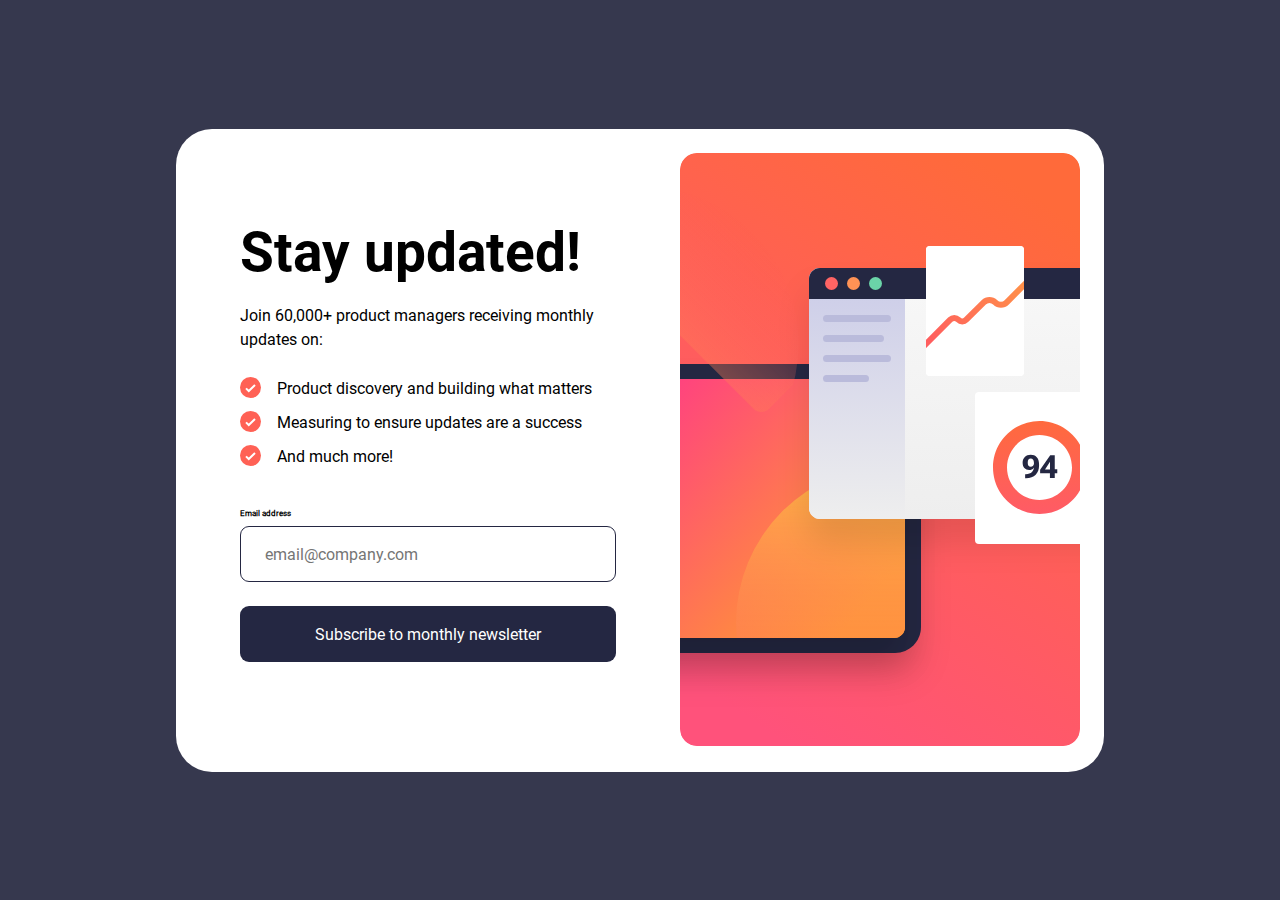
==== index.html @ bc81f3f6 "first commit" ====
<!DOCTYPE html>
<html lang="en">

<head>
  <meta charset="UTF-8">
  <meta name="viewport" content="width=device-width, initial-scale=1.0">
  <!-- displays site properly based on user's device -->
  <link rel="icon" type="image/png" sizes="32x32" href="./assets/images/favicon-32x32.png">
  <title>Frontend Mentor | Newsletter sign-up form with success message</title>
  <link rel="stylesheet" href="./src/css/reset.css">
  <link rel="stylesheet" href="./src/css/variables.css">
  <link rel="stylesheet" href="./src/css/globais.css">
  <link rel="stylesheet" href="./src/css/styles.css">
</head>

<body>
  <div class="container">
    <div class="left">
      <h1>Stay updated!</h1>
      <p>Join 60,000+ product managers receiving monthly updates on:</p>

      <ul>
        <li> Product discovery and building what matters</li>
        <li> Measuring to ensure updates are a success</li>
        <li> And much more!</li>
      </ul>

      <form action="/action/action.html" class="form" method="get">
        <div class="control">
          <small>Email address</small>
          <small class="valid">Valid email required</small>
        </div>
        <input class="text-email" type="email" id="email" name="email" placeholder="email@company.com" />
        <input class="btn" type="submit"  value="Subscribe to monthly newsletter"/>
      </form>
    </div>

    <picture>
      <source srcset="./src/assets/images/illustration-sign-up-mobile.svg" media="(max-width:768px)"
        alt="Imagem padrão">
      <img src="./src/assets/images/illustration-sign-up-desktop.svg" alt="Imagem padrão">
    </picture>
  </div>


  <script src="src/js/valid.js"></script>
</body>

</html>
---- src/css/variables.css ----
:root {
    --bg-dark: hsl(234, 29%, 20%);
    --bg-grey: hsl(235, 18%, 26%);
    --grey: hsl(231, 7%, 60%);
    --white: hsl(0, 0%, 100%);
    --primary: #ff6257;
    --primary-opacity: hsla(4, 100%, 67%, 0.2);
}

:root{
    --font-bold: "Roboto Bold";
    --font-regular: "Roboto Regular";
}
---- src/css/globais.css ----
@font-face {
    font-family: 'Roboto Bold';
    src: url('../assets/fonts/Roboto-Bold.ttf');
}
@font-face {
    font-family: 'Roboto Regular';
    src: url('../assets/fonts/Roboto-Regular.ttf');
}

.btn {
    background-color: var(--bg-dark);
    border-radius: 9px;
    width: 100%;
    text-align: center;
    color: var(--white);
    font-family: var(--font-bold);
    font-size: 1.6rem;
    cursor: pointer;
    border: none;
}

.btn:hover {
    background: rgb(255, 83, 120);
    background: linear-gradient(158deg, rgba(255, 83, 120, 1) 0%, rgba(254, 105, 62, 1) 80%);
    box-shadow: 0 2px 15px var(--primary);
}
---- src/css/styles.css ----
html {
    font-size: 62.5%;
}

body {
    display: flex;
    align-items: center;
    justify-content: center;
    min-height: 100vh;
    background-color: var(--bg-grey);
    padding: 5%;
}

.container {
    background-color: #fff;
    width: 928px;
    border-radius: 3.6rem;
    display: flex;
}

.container .left {
    padding: 64px;
}

.container .left h1 {
    font-size: 5.5rem;
    font-weight: 700;
    margin: 27px 0 20px;
    font-family: var(--font-bold);
}

.container .left p {
    margin: 20px 0;
    line-height: 2.4rem;
}

.container .left ul {
    margin-bottom: 35px;
}

.container .left ul li {
    line-height: 3.42rem;
    position: relative;
    padding-left: 37px;
}

.container .left ul li::before {
    content: '';
    background: url(../assets/images/icon-list.svg) no-repeat;
    display: inline-block;
    width: 100%;
    height: 100%;
    position: absolute;
    left: 0;
    top: 5px;
}

.container .left .form {
    width: auto;
}

.container .left .form .control {
    display: flex;
    justify-content: space-between;
    margin-bottom: 8px;
}

.container .left .form .control small {
    font-weight: 700;
    font-size: .8rem;
    font-family: var(--font-regular);
}

.container .left .form .control .valid {
    visibility: hidden;
}

.container .left .form .text-email {
    border: 1px solid var(--bg-dark);
    width: 100%;
    padding: 17.5px 24px;
    border-radius: 9px;
    margin-bottom: 24px;
    cursor: pointer;
}

.container .left .form.erro .control .valid {
    color: var(--primary);
    visibility: visible;
}

.container .left .form.erro .text-email{
    border: 1px solid var(--primary);
    color: var(--primary);
    background: var(--primary-opacity);
}

/* .container .left input { */
/* } */

.container .left .form input {
    cursor: pointer;
    padding: 18.5px 0px;
}

.container .left p,
.container .left ul li,
.container .left .form input {
    font-size: 1.6rem;
    font-weight: 400;
    font-family: var(--font-regular);
}

/* IMG */
picture {
    padding: 24px;
    padding-left: 0;
}

img {
    width: 400px;
    border-radius: 17px;
}

@media (max-width:768px) {
    .container {
        flex-direction: column;
    }

    picture {
        order: 0;
        padding: 0;
    }

    img {
        border-radius: 0;
        width: 100%;
    }

    .left {
        order: 1;
    }
}
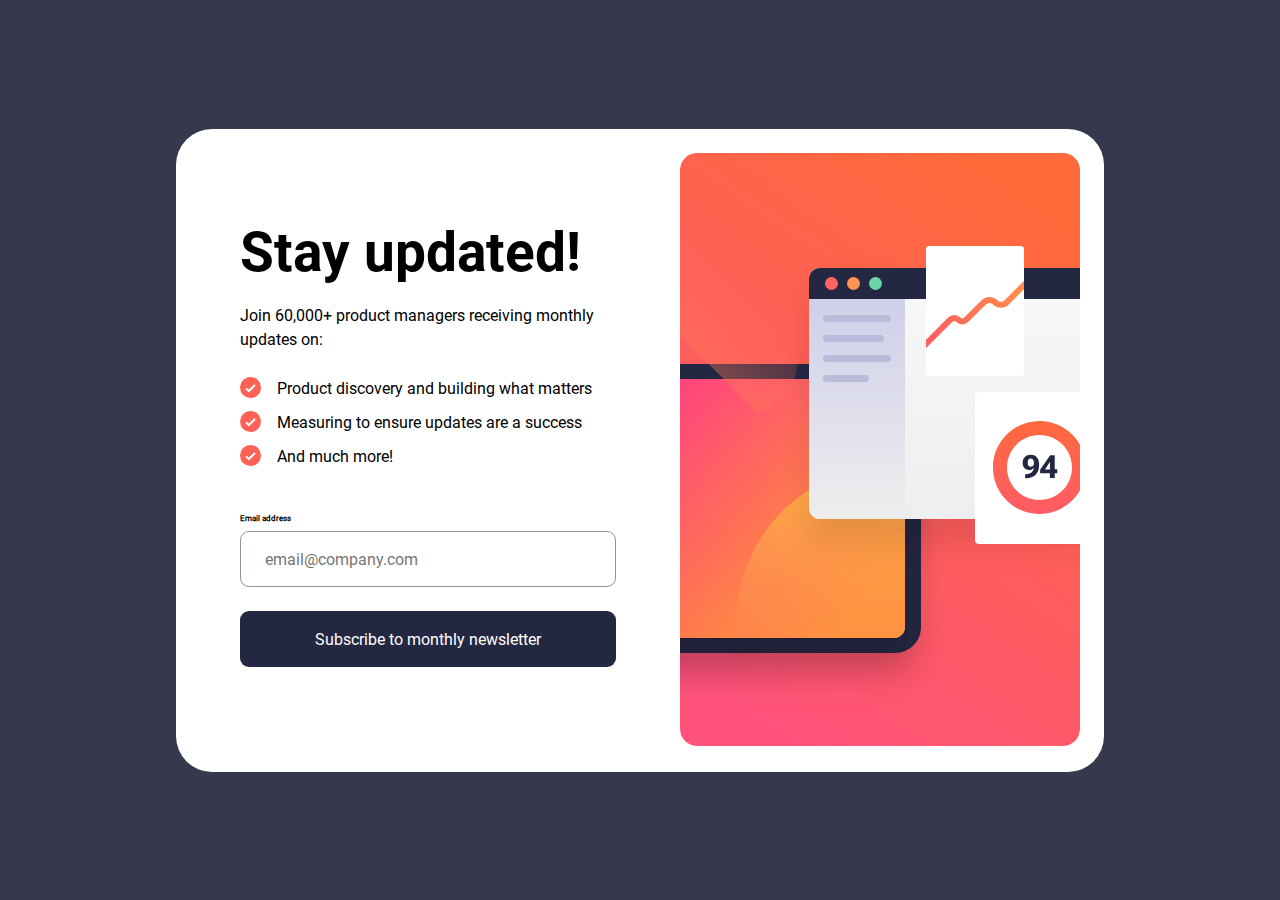
==== commit d65d5426: "ajuste no responsivo" ====
--- a/index.html
+++ b/index.html
@@ -14,7 +14,7 @@
 </head>
 
 <body>
-  <div class="container">
+  <section class="container-newsletter">
     <div class="left">
       <h1>Stay updated!</h1>
       <p>Join 60,000+ product managers receiving monthly updates on:</p>
@@ -25,13 +25,13 @@
         <li> And much more!</li>
       </ul>
 
-      <form action="/action/action.html" class="form" method="get">
+      <form class="form" action="./index.html" method="get">
         <div class="control">
           <small>Email address</small>
           <small class="valid">Valid email required</small>
         </div>
         <input class="text-email" type="email" id="email" name="email" placeholder="email@company.com" />
-        <input class="btn" type="submit"  value="Subscribe to monthly newsletter"/>
+        <input class="btn" type="submit" value="Subscribe to monthly newsletter" />
       </form>
     </div>
 
@@ -40,10 +40,19 @@
         alt="Imagem padrão">
       <img src="./src/assets/images/illustration-sign-up-desktop.svg" alt="Imagem padrão">
     </picture>
-  </div>
+  </section>
 
+  <!-- THANKS -->
+  <section class="container-action hidden">
+    <img src="./src/assets/images/icon-list.svg" alt="icon check">
+    <h1>Thanks for subscribing!</h1>
+    <p class="msg">
+      A confirmation email has been sent to <span class="user-email"></span>. Please open it and click the button inside
+      to confirm your subscription. </p>
+    <button type="button" id="btn-action" class="btn"> Dismiss message </button>
+  </section>
 
-  <script src="src/js/valid.js"></script>
+  <script type="module" src="src/js/valid.js"></script>
 </body>
 
 </html>--- a/src/css/globais.css
+++ b/src/css/globais.css
@@ -23,4 +23,4 @@
     background: rgb(255, 83, 120);
     background: linear-gradient(158deg, rgba(255, 83, 120, 1) 0%, rgba(254, 105, 62, 1) 80%);
     box-shadow: 0 2px 15px var(--primary);
-}
+}--- a/src/css/styles.css
+++ b/src/css/styles.css
@@ -11,40 +11,42 @@
     padding: 5%;
 }
 
-.container {
+.container-newsletter {
     background-color: #fff;
     width: 928px;
     border-radius: 3.6rem;
     display: flex;
+    transition: all ease-in-out 1s;
 }
 
-.container .left {
+.container-newsletter .left {
     padding: 64px;
 }
 
-.container .left h1 {
+.container-newsletter .left h1 {
     font-size: 5.5rem;
+    font-size: min(5.5rem, 8vw);
     font-weight: 700;
     margin: 27px 0 20px;
     font-family: var(--font-bold);
 }
 
-.container .left p {
+.container-newsletter .left p {
     margin: 20px 0;
     line-height: 2.4rem;
 }
 
-.container .left ul {
-    margin-bottom: 35px;
+.container-newsletter .left ul {
+    margin-bottom: 40px;
 }
 
-.container .left ul li {
+.container-newsletter .left ul li {
     line-height: 3.42rem;
     position: relative;
     padding-left: 37px;
 }
 
-.container .left ul li::before {
+.container-newsletter .left ul li::before {
     content: '';
     background: url(../assets/images/icon-list.svg) no-repeat;
     display: inline-block;
@@ -55,28 +57,28 @@
     top: 5px;
 }
 
-.container .left .form {
+.container-newsletter .left .form {
     width: auto;
 }
 
-.container .left .form .control {
+.container-newsletter .left .form .control {
     display: flex;
     justify-content: space-between;
     margin-bottom: 8px;
 }
 
-.container .left .form .control small {
+.container-newsletter .left .form .control small {
     font-weight: 700;
     font-size: .8rem;
     font-family: var(--font-regular);
 }
 
-.container .left .form .control .valid {
+.container-newsletter .left .form .control .valid {
     visibility: hidden;
 }
 
-.container .left .form .text-email {
-    border: 1px solid var(--bg-dark);
+.container-newsletter .left .form .text-email {
+    border: 1px solid var(--grey);
     width: 100%;
     padding: 17.5px 24px;
     border-radius: 9px;
@@ -84,29 +86,27 @@
     cursor: pointer;
 }
 
-.container .left .form.erro .control .valid {
+.container-newsletter .left .form.erro .control .valid {
     color: var(--primary);
     visibility: visible;
 }
 
-.container .left .form.erro .text-email{
+.container-newsletter .left .form.erro .text-email{
     border: 1px solid var(--primary);
     color: var(--primary);
     background: var(--primary-opacity);
 }
 
-/* .container .left input { */
-/* } */
-
-.container .left .form input {
+.container-newsletter .left .form input {
     cursor: pointer;
-    padding: 18.5px 0px;
+    padding: 18.5px 24px;
 }
 
-.container .left p,
-.container .left ul li,
-.container .left .form input {
+.container-newsletter .left p,
+.container-newsletter .left ul li,
+.container-newsletter .left .form input {
     font-size: 1.6rem;
+    font-size: min(1.6rem, 5.5vw);
     font-weight: 400;
     font-family: var(--font-regular);
 }
@@ -122,8 +122,13 @@
     border-radius: 17px;
 }
 
+@media (max-width:1024px) {
+.container-newsletter .left {
+    padding: 40px;
+}
+}
 @media (max-width:768px) {
-    .container {
+    .container-newsletter {
         flex-direction: column;
     }
 
@@ -140,4 +145,44 @@
     .left {
         order: 1;
     }
+}
+
+/*  THANKS */
+.container-action {
+    background-color: var(--white);
+    width: 504px;
+    padding: 48px 64px 64px 64px;
+    border-radius: 36px;
+    transition: ease-in-out 1s;
+}
+.container-action img {
+    width: 64px;
+    margin-bottom: 31px;
+}
+
+.container-action h1 {
+    font-family: var(--font-bold);
+    font-weight: 700;
+    font-size: 55px;
+    line-height: 56px;
+    margin-bottom: 26px;
+}
+
+.container-action .msg {
+    font-family: var(--font-regular);
+    font-size: 16px;
+    margin-bottom: 45px;
+    line-height: 21px;
+}
+.container-action .msg .user-email {
+font-weight: bold;
+}
+
+.container-action #btn-action {
+    padding: 20px;
+}
+
+/* HIDDEN */
+.hidden{
+    display: none;
 }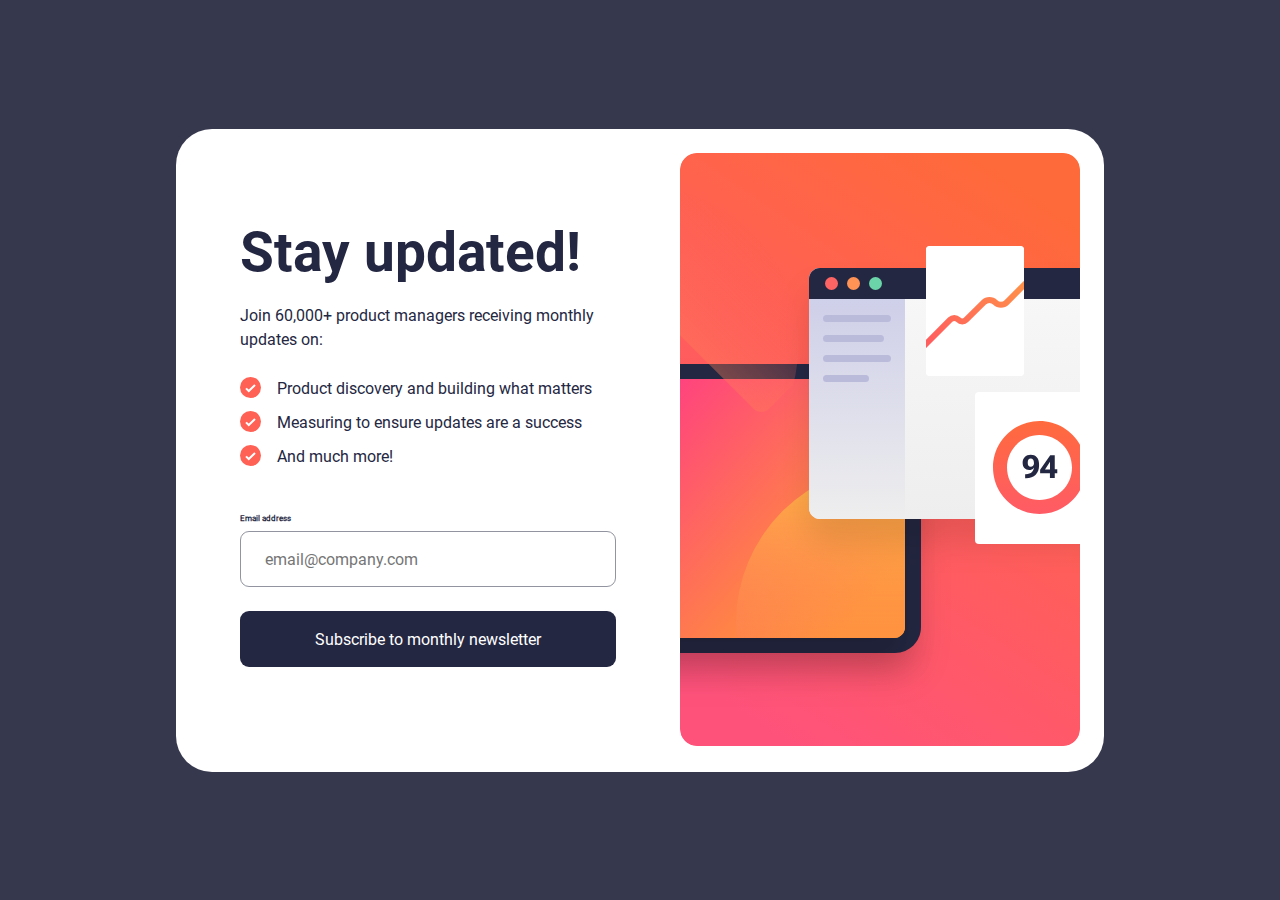
==== commit 895759de: "update readme" ====
--- a/index.html
+++ b/index.html
@@ -4,6 +4,7 @@
 <head>
   <meta charset="UTF-8">
   <meta name="viewport" content="width=device-width, initial-scale=1.0">
+  <!-- <meta name="color-scheme" content="light dark"> -->
   <!-- displays site properly based on user's device -->
   <link rel="icon" type="image/png" sizes="32x32" href="./assets/images/favicon-32x32.png">
   <title>Frontend Mentor | Newsletter sign-up form with success message</title>
@@ -11,6 +12,8 @@
   <link rel="stylesheet" href="./src/css/variables.css">
   <link rel="stylesheet" href="./src/css/globais.css">
   <link rel="stylesheet" href="./src/css/styles.css">
+
+</html>
 </head>
 
 <body>
@@ -49,7 +52,7 @@
     <p class="msg">
       A confirmation email has been sent to <span class="user-email"></span>. Please open it and click the button inside
       to confirm your subscription. </p>
-    <button type="button" id="btn-action" class="btn"> Dismiss message </button>
+    <button type="button" id="btn-action" class="btn" href=""> Dismiss message </button>
   </section>
 
   <script type="module" src="src/js/valid.js"></script>
--- a/src/css/styles.css
+++ b/src/css/styles.css
@@ -1,5 +1,6 @@
 html {
     font-size: 62.5%;
+    color: var(--bg-dark);
 }
 
 body {
@@ -8,7 +9,6 @@
     justify-content: center;
     min-height: 100vh;
     background-color: var(--bg-grey);
-    padding: 5%;
 }
 
 .container-newsletter {
@@ -91,7 +91,7 @@
     visibility: visible;
 }
 
-.container-newsletter .left .form.erro .text-email{
+.container-newsletter .left .form.erro .text-email {
     border: 1px solid var(--primary);
     color: var(--primary);
     background: var(--primary-opacity);
@@ -122,31 +122,6 @@
     border-radius: 17px;
 }
 
-@media (max-width:1024px) {
-.container-newsletter .left {
-    padding: 40px;
-}
-}
-@media (max-width:768px) {
-    .container-newsletter {
-        flex-direction: column;
-    }
-
-    picture {
-        order: 0;
-        padding: 0;
-    }
-
-    img {
-        border-radius: 0;
-        width: 100%;
-    }
-
-    .left {
-        order: 1;
-    }
-}
-
 /*  THANKS */
 .container-action {
     background-color: var(--white);
@@ -155,6 +130,7 @@
     border-radius: 36px;
     transition: ease-in-out 1s;
 }
+
 .container-action img {
     width: 64px;
     margin-bottom: 31px;
@@ -163,26 +139,84 @@
 .container-action h1 {
     font-family: var(--font-bold);
     font-weight: 700;
-    font-size: 55px;
+    font-size: min(5.5rem, 14vw);
     line-height: 56px;
     margin-bottom: 26px;
 }
 
 .container-action .msg {
     font-family: var(--font-regular);
-    font-size: 16px;
+    font-size: min(1.6rem, 5.5vw);
     margin-bottom: 45px;
     line-height: 21px;
 }
+
 .container-action .msg .user-email {
-font-weight: bold;
+    font-weight: bold;
 }
 
 .container-action #btn-action {
     padding: 20px;
 }
 
+@media (max-width:1024px) {
+    body{
+    padding: 30px;
+
+    }
+    .container-newsletter .left {
+        padding: 40px;
+    }
+}
+
+@media (max-width:768px) {
+    .container-newsletter {
+        flex-direction: column;
+    }
+
+    picture {
+        order: 0;
+        padding: 0;
+    }
+
+    img {
+        border-radius: 0;
+        width: 100%;
+    }
+
+    .left {
+        order: 1;
+    }
+}
+
+@media (max-width:450px) {
+    body {
+        padding: 0;
+        background-color: var(--white);
+    }
+    .container-newsletter .left ul li {
+        line-height: 2.28rem;
+    }
+
+    .container-action {
+        min-height: 100vh;
+        display: flex;
+        flex-direction: column;
+        justify-content: center;
+        background-color: var(--white);
+        border-radius: 0;
+        padding: 48px 32px 64px;
+    }
+    .container-action .msg {
+        font-family: var(--font-regular);
+        line-height: 21px;
+    }
+    .container-action #btn-action {
+        margin-top: 100%;
+    }
+}
+
 /* HIDDEN */
-.hidden{
+.hidden {
     display: none;
 }